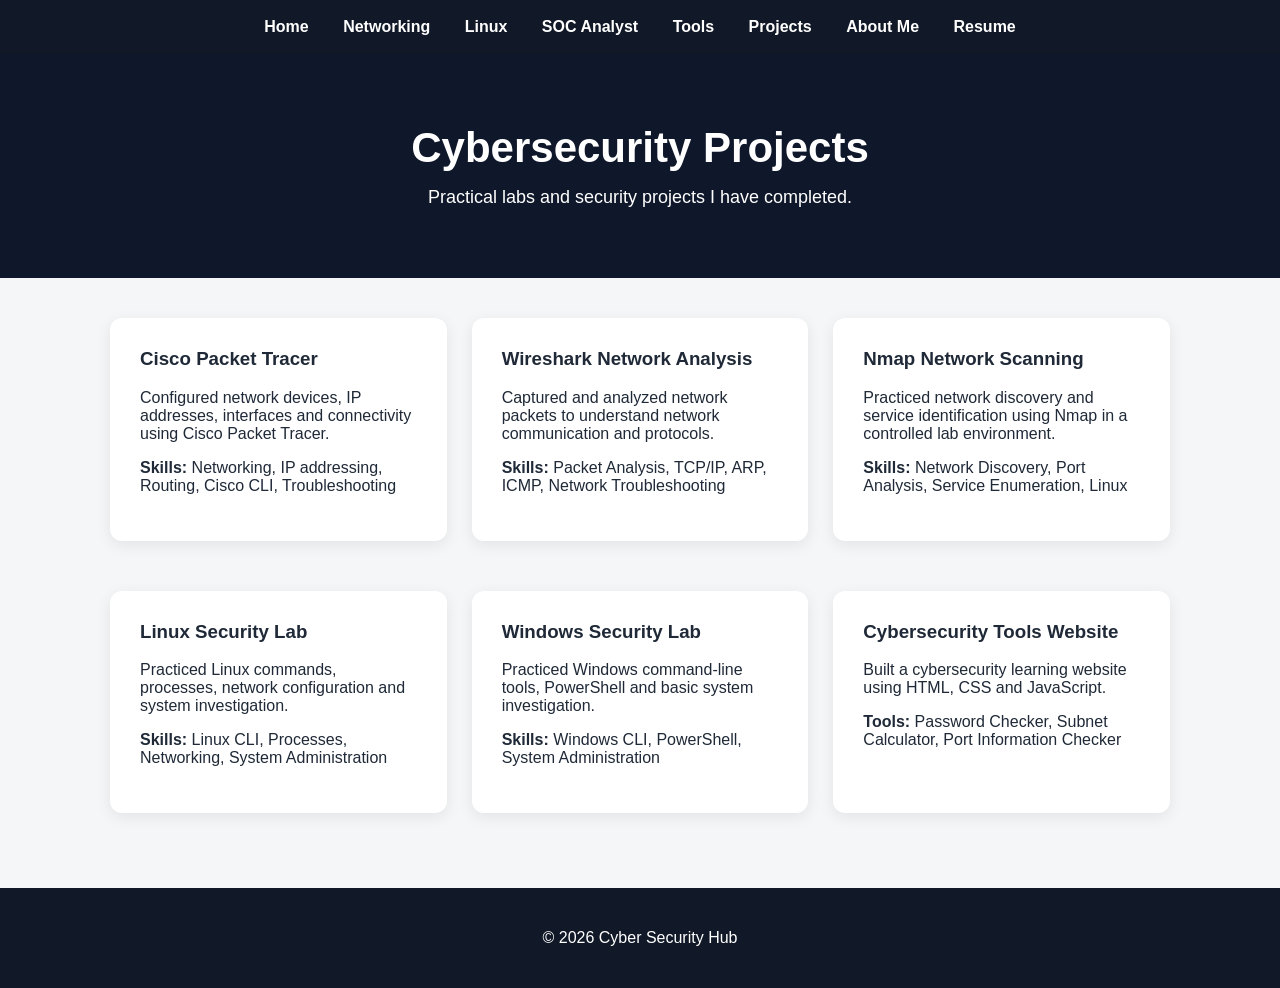
==== projects.html @ 5ba56529 "Initial cybersecurity portfolio" ====
<!DOCTYPE html>
<html lang="en">

<head>
    <meta charset="UTF-8">
    <meta name="viewport" content="width=device-width, initial-scale=1.0">

    <title>Projects - Cyber Security Hub</title>

    <link rel="stylesheet" href="style.css">
</head>

<body>

    <nav>
        <a href="index.html">Home</a>
        <a href="networking.html">Networking</a>
        <a href="linux.html">Linux</a>
        <a href="soc.html">SOC Analyst</a>
        <a href="tools.html">Tools</a>
        <a href="projects.html">Projects</a>
        <a href="about.html">About Me</a>
        <a href="resume.html">Resume</a>
    </nav>


    <header>
        <h1>Cybersecurity Projects</h1>
        <p>Practical labs and security projects I have completed.</p>
    </header>


    <main>

        <div class="topics">

            <div class="card">
                <h3>Cisco Packet Tracer</h3>

                <p>
                    Configured network devices, IP addresses,
                    interfaces and connectivity using Cisco Packet Tracer.
                </p>

                <p>
                    <strong>Skills:</strong>
                    Networking, IP addressing, Routing,
                    Cisco CLI, Troubleshooting
                </p>
            </div>


            <div class="card">
                <h3>Wireshark Network Analysis</h3>

                <p>
                    Captured and analyzed network packets to understand
                    network communication and protocols.
                </p>

                <p>
                    <strong>Skills:</strong>
                    Packet Analysis, TCP/IP, ARP,
                    ICMP, Network Troubleshooting
                </p>
            </div>


            <div class="card">
                <h3>Nmap Network Scanning</h3>

                <p>
                    Practiced network discovery and service identification
                    using Nmap in a controlled lab environment.
                </p>

                <p>
                    <strong>Skills:</strong>
                    Network Discovery, Port Analysis,
                    Service Enumeration, Linux
                </p>
            </div>


            <div class="card">
                <h3>Linux Security Lab</h3>

                <p>
                    Practiced Linux commands, processes,
                    network configuration and system investigation.
                </p>

                <p>
                    <strong>Skills:</strong>
                    Linux CLI, Processes, Networking,
                    System Administration
                </p>
            </div>


            <div class="card">
                <h3>Windows Security Lab</h3>

                <p>
                    Practiced Windows command-line tools,
                    PowerShell and basic system investigation.
                </p>

                <p>
                    <strong>Skills:</strong>
                    Windows CLI, PowerShell,
                    System Administration
                </p>
            </div>


            <div class="card">
                <h3>Cybersecurity Tools Website</h3>

                <p>
                    Built a cybersecurity learning website using
                    HTML, CSS and JavaScript.
                </p>

                <p>
                    <strong>Tools:</strong>
                    Password Checker, Subnet Calculator,
                    Port Information Checker
                </p>
            </div>

        </div>

    </main>


    <footer>
        <p>© 2026 Cyber Security Hub</p>
    </footer>

</body>

</html>
---- style.css ----
* {
    box-sizing: border-box;
}

body {
    margin: 0;
    font-family: Arial, sans-serif;
    background: #f4f6f8;
    color: #1f2937;
}

/* Navigation */

nav {
    background: #111827;
    padding: 18px;
    text-align: center;
}

nav a {
    color: white;
    text-decoration: none;
    margin: 0 15px;
    font-weight: bold;
}

nav a:hover {
    color: #38bdf8;
}

/* Header */

header {
    background: #0f172a;
    color: white;
    text-align: center;
    padding: 70px 20px;
}

header h1 {
    font-size: 42px;
    margin: 0 0 15px;
}

header p {
    font-size: 18px;
    margin: 0;
}

/* Main */

main {
    max-width: 1100px;
    margin: 40px auto;
    padding: 0 20px;
}

/* Cards */

.topics {
    display: grid;
    grid-template-columns: repeat(3, 1fr);
    gap: 25px;
}

.card {
    background: white;
    padding: 30px;
    margin-bottom: 25px;
    border-radius: 12px;
    box-shadow: 0 4px 15px rgba(0, 0, 0, 0.08);
}

.card h2 {
    margin-top: 0;
}

.card h3 {
    margin-top: 0;
}

/* Inputs */

input {
    width: 100%;
    padding: 12px;
    margin: 8px 0;
    border: 1px solid #d1d5db;
    border-radius: 6px;
    font-size: 16px;
}

/* Buttons */

button {
    padding: 12px 20px;
    margin-top: 10px;
    border: none;
    border-radius: 6px;
    background: #2563eb;
    color: white;
    font-size: 16px;
    cursor: pointer;
}

button:hover {
    background: #1d4ed8;
}

/* Results */

#result,
#subnetResult {
    margin-top: 20px;
    padding: 15px;
    background: #f1f5f9;
    border-radius: 6px;
    font-weight: bold;
}

/* Footer */

footer {
    background: #111827;
    color: white;
    text-align: center;
    padding: 25px;
    margin-top: 50px;
}

/* Mobile */

@media (max-width: 700px) {

    .topics {
        grid-template-columns: 1fr;
    }

    nav a {
        display: block;
        margin: 10px;
    }

    header h1 {
        font-size: 32px;
    }
}
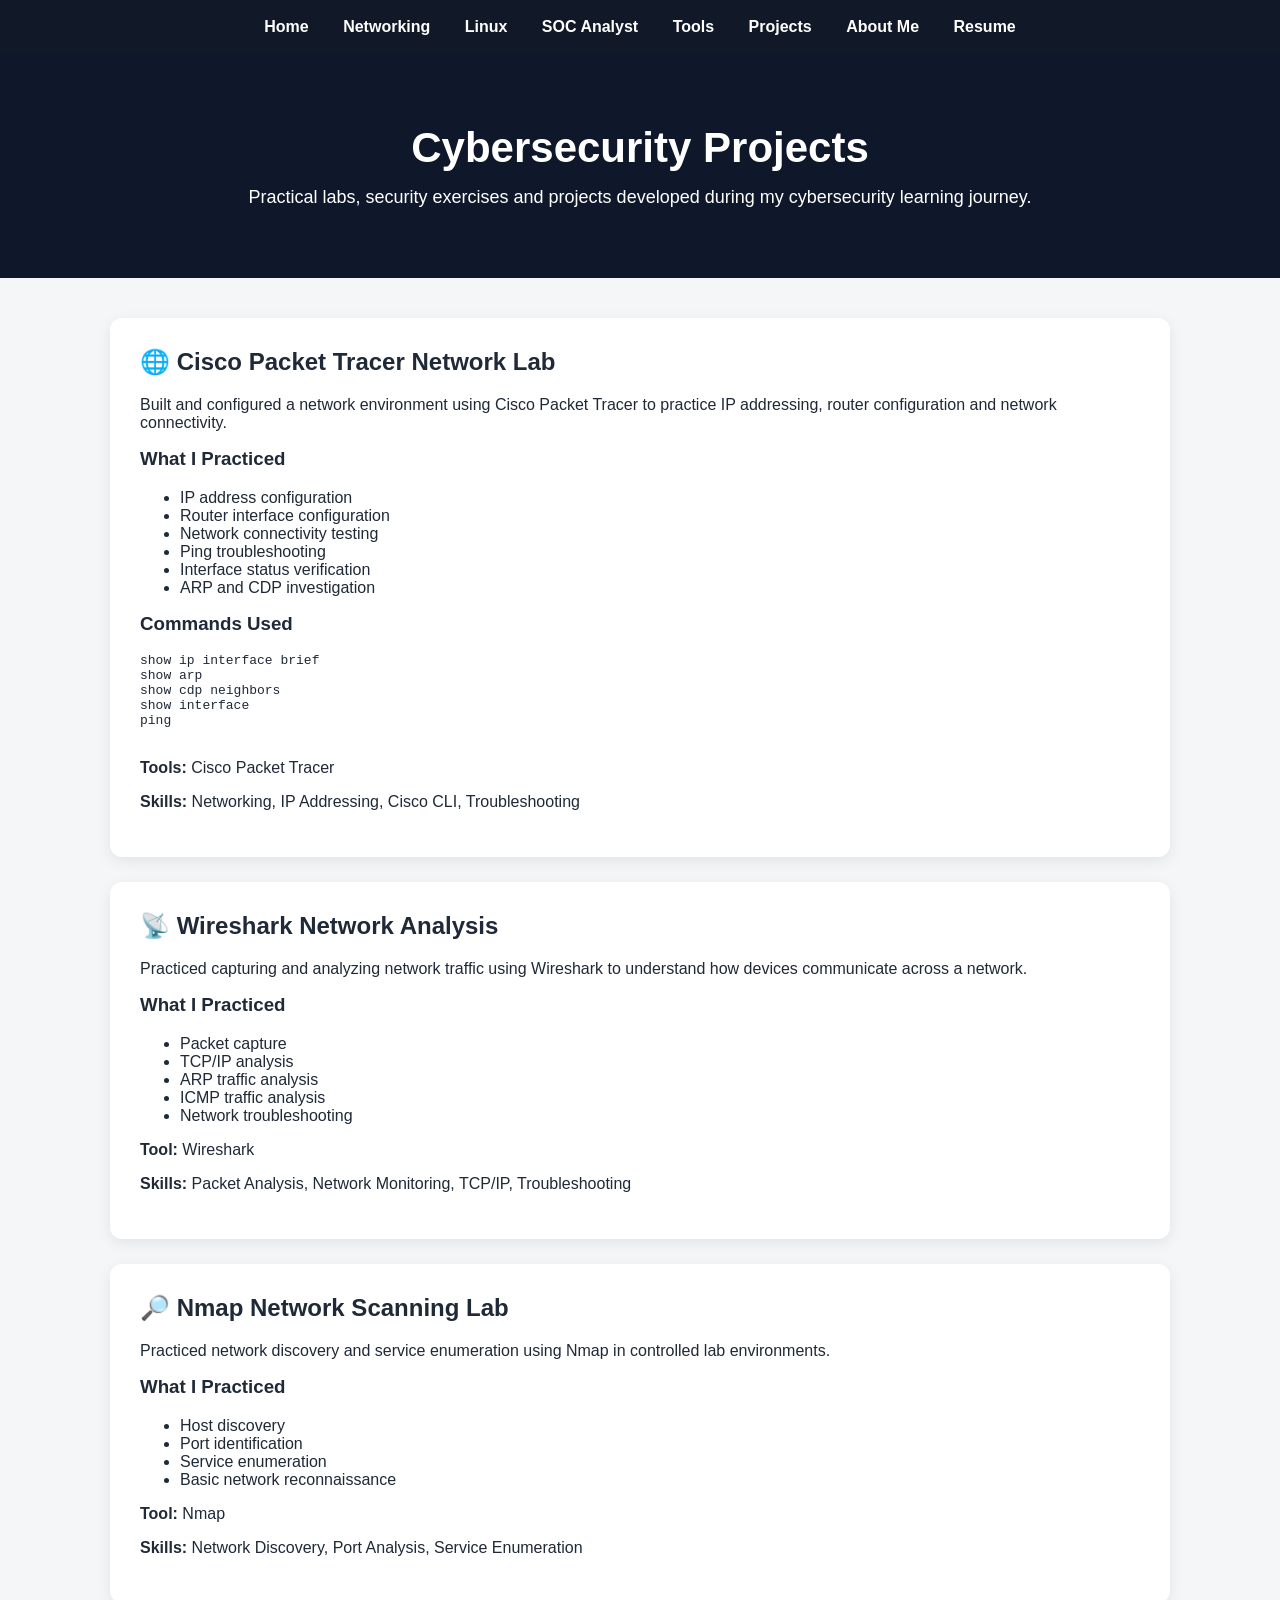
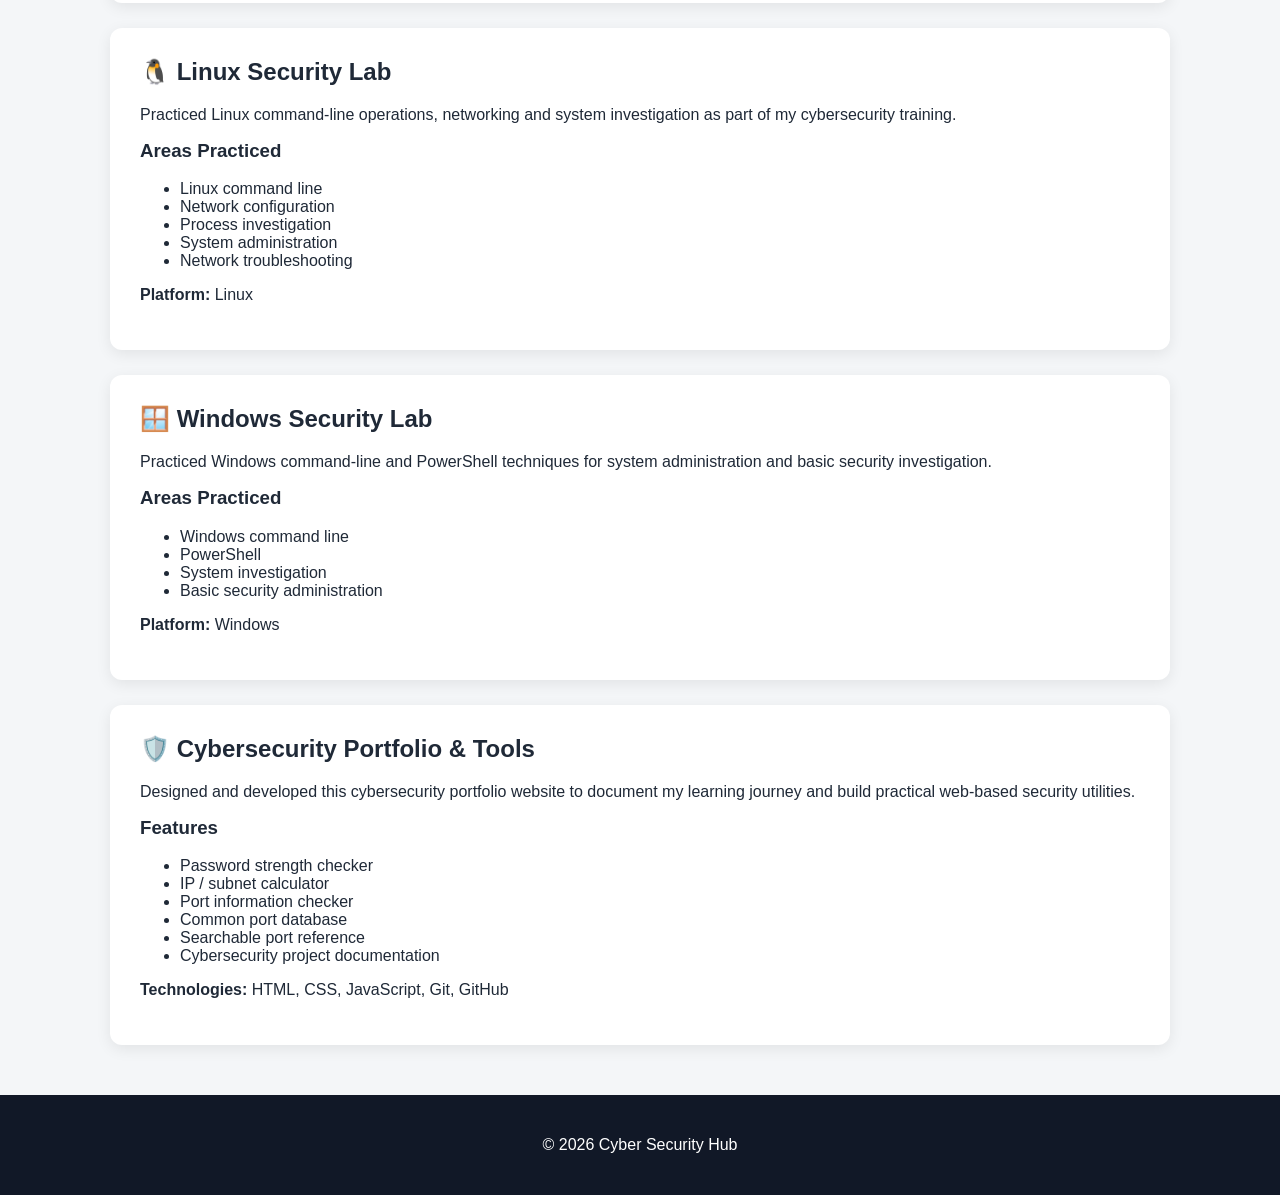
==== commit 0190f0be: "Improve cybersecurity project documentation" ====
--- a/projects.html
+++ b/projects.html
@@ -16,7 +16,7 @@
         <a href="index.html">Home</a>
         <a href="networking.html">Networking</a>
         <a href="linux.html">Linux</a>
-        <a href="soc.html">SOC Analyst</a>
+        <a href="SOC.html">SOC Analyst</a>
         <a href="tools.html">Tools</a>
         <a href="projects.html">Projects</a>
         <a href="about.html">About Me</a>
@@ -25,119 +25,239 @@
 
 
     <header>
+
         <h1>Cybersecurity Projects</h1>
-        <p>Practical labs and security projects I have completed.</p>
+
+        <p>
+            Practical labs, security exercises and projects
+            developed during my cybersecurity learning journey.
+        </p>
+
     </header>
 
 
     <main>
 
-        <div class="topics">
-
-            <div class="card">
-                <h3>Cisco Packet Tracer</h3>
-
-                <p>
-                    Configured network devices, IP addresses,
-                    interfaces and connectivity using Cisco Packet Tracer.
-                </p>
-
-                <p>
-                    <strong>Skills:</strong>
-                    Networking, IP addressing, Routing,
-                    Cisco CLI, Troubleshooting
-                </p>
-            </div>
-
-
-            <div class="card">
-                <h3>Wireshark Network Analysis</h3>
-
-                <p>
-                    Captured and analyzed network packets to understand
-                    network communication and protocols.
-                </p>
-
-                <p>
-                    <strong>Skills:</strong>
-                    Packet Analysis, TCP/IP, ARP,
-                    ICMP, Network Troubleshooting
-                </p>
-            </div>
-
-
-            <div class="card">
-                <h3>Nmap Network Scanning</h3>
-
-                <p>
-                    Practiced network discovery and service identification
-                    using Nmap in a controlled lab environment.
-                </p>
-
-                <p>
-                    <strong>Skills:</strong>
-                    Network Discovery, Port Analysis,
-                    Service Enumeration, Linux
-                </p>
-            </div>
-
-
-            <div class="card">
-                <h3>Linux Security Lab</h3>
-
-                <p>
-                    Practiced Linux commands, processes,
-                    network configuration and system investigation.
-                </p>
-
-                <p>
-                    <strong>Skills:</strong>
-                    Linux CLI, Processes, Networking,
-                    System Administration
-                </p>
-            </div>
-
-
-            <div class="card">
-                <h3>Windows Security Lab</h3>
-
-                <p>
-                    Practiced Windows command-line tools,
-                    PowerShell and basic system investigation.
-                </p>
-
-                <p>
-                    <strong>Skills:</strong>
-                    Windows CLI, PowerShell,
-                    System Administration
-                </p>
-            </div>
-
-
-            <div class="card">
-                <h3>Cybersecurity Tools Website</h3>
-
-                <p>
-                    Built a cybersecurity learning website using
-                    HTML, CSS and JavaScript.
-                </p>
-
-                <p>
-                    <strong>Tools:</strong>
-                    Password Checker, Subnet Calculator,
-                    Port Information Checker
-                </p>
-            </div>
-
-        </div>
+
+        <!-- CISCO PACKET TRACER -->
+
+        <div class="card">
+
+            <h2>🌐 Cisco Packet Tracer Network Lab</h2>
+
+            <p>
+                Built and configured a network environment using
+                Cisco Packet Tracer to practice IP addressing,
+                router configuration and network connectivity.
+            </p>
+
+            <h3>What I Practiced</h3>
+
+            <ul>
+                <li>IP address configuration</li>
+                <li>Router interface configuration</li>
+                <li>Network connectivity testing</li>
+                <li>Ping troubleshooting</li>
+                <li>Interface status verification</li>
+                <li>ARP and CDP investigation</li>
+            </ul>
+
+            <h3>Commands Used</h3>
+
+            <pre>
+show ip interface brief
+show arp
+show cdp neighbors
+show interface
+ping
+            </pre>
+
+            <p>
+                <strong>Tools:</strong>
+                Cisco Packet Tracer
+            </p>
+
+            <p>
+                <strong>Skills:</strong>
+                Networking, IP Addressing, Cisco CLI,
+                Troubleshooting
+            </p>
+
+        </div>
+
+
+        <!-- WIRESHARK -->
+
+        <div class="card">
+
+            <h2>📡 Wireshark Network Analysis</h2>
+
+            <p>
+                Practiced capturing and analyzing network traffic
+                using Wireshark to understand how devices communicate
+                across a network.
+            </p>
+
+            <h3>What I Practiced</h3>
+
+            <ul>
+                <li>Packet capture</li>
+                <li>TCP/IP analysis</li>
+                <li>ARP traffic analysis</li>
+                <li>ICMP traffic analysis</li>
+                <li>Network troubleshooting</li>
+            </ul>
+
+            <p>
+                <strong>Tool:</strong>
+                Wireshark
+            </p>
+
+            <p>
+                <strong>Skills:</strong>
+                Packet Analysis, Network Monitoring,
+                TCP/IP, Troubleshooting
+            </p>
+
+        </div>
+
+
+        <!-- NMAP -->
+
+        <div class="card">
+
+            <h2>🔎 Nmap Network Scanning Lab</h2>
+
+            <p>
+                Practiced network discovery and service enumeration
+                using Nmap in controlled lab environments.
+            </p>
+
+            <h3>What I Practiced</h3>
+
+            <ul>
+                <li>Host discovery</li>
+                <li>Port identification</li>
+                <li>Service enumeration</li>
+                <li>Basic network reconnaissance</li>
+            </ul>
+
+            <p>
+                <strong>Tool:</strong>
+                Nmap
+            </p>
+
+            <p>
+                <strong>Skills:</strong>
+                Network Discovery, Port Analysis,
+                Service Enumeration
+            </p>
+
+        </div>
+
+
+        <!-- LINUX -->
+
+        <div class="card">
+
+            <h2>🐧 Linux Security Lab</h2>
+
+            <p>
+                Practiced Linux command-line operations,
+                networking and system investigation as part
+                of my cybersecurity training.
+            </p>
+
+            <h3>Areas Practiced</h3>
+
+            <ul>
+                <li>Linux command line</li>
+                <li>Network configuration</li>
+                <li>Process investigation</li>
+                <li>System administration</li>
+                <li>Network troubleshooting</li>
+            </ul>
+
+            <p>
+                <strong>Platform:</strong>
+                Linux
+            </p>
+
+        </div>
+
+
+        <!-- WINDOWS -->
+
+        <div class="card">
+
+            <h2>🪟 Windows Security Lab</h2>
+
+            <p>
+                Practiced Windows command-line and PowerShell
+                techniques for system administration and
+                basic security investigation.
+            </p>
+
+            <h3>Areas Practiced</h3>
+
+            <ul>
+                <li>Windows command line</li>
+                <li>PowerShell</li>
+                <li>System investigation</li>
+                <li>Basic security administration</li>
+            </ul>
+
+            <p>
+                <strong>Platform:</strong>
+                Windows
+            </p>
+
+        </div>
+
+
+        <!-- WEBSITE -->
+
+        <div class="card">
+
+            <h2>🛡️ Cybersecurity Portfolio & Tools</h2>
+
+            <p>
+                Designed and developed this cybersecurity portfolio
+                website to document my learning journey and build
+                practical web-based security utilities.
+            </p>
+
+            <h3>Features</h3>
+
+            <ul>
+                <li>Password strength checker</li>
+                <li>IP / subnet calculator</li>
+                <li>Port information checker</li>
+                <li>Common port database</li>
+                <li>Searchable port reference</li>
+                <li>Cybersecurity project documentation</li>
+            </ul>
+
+            <p>
+                <strong>Technologies:</strong>
+                HTML, CSS, JavaScript, Git, GitHub
+            </p>
+
+        </div>
+
 
     </main>
 
 
     <footer>
-        <p>© 2026 Cyber Security Hub</p>
+
+        <p>
+            © 2026 Cyber Security Hub
+        </p>
+
     </footer>
 
+
 </body>
 
 </html>
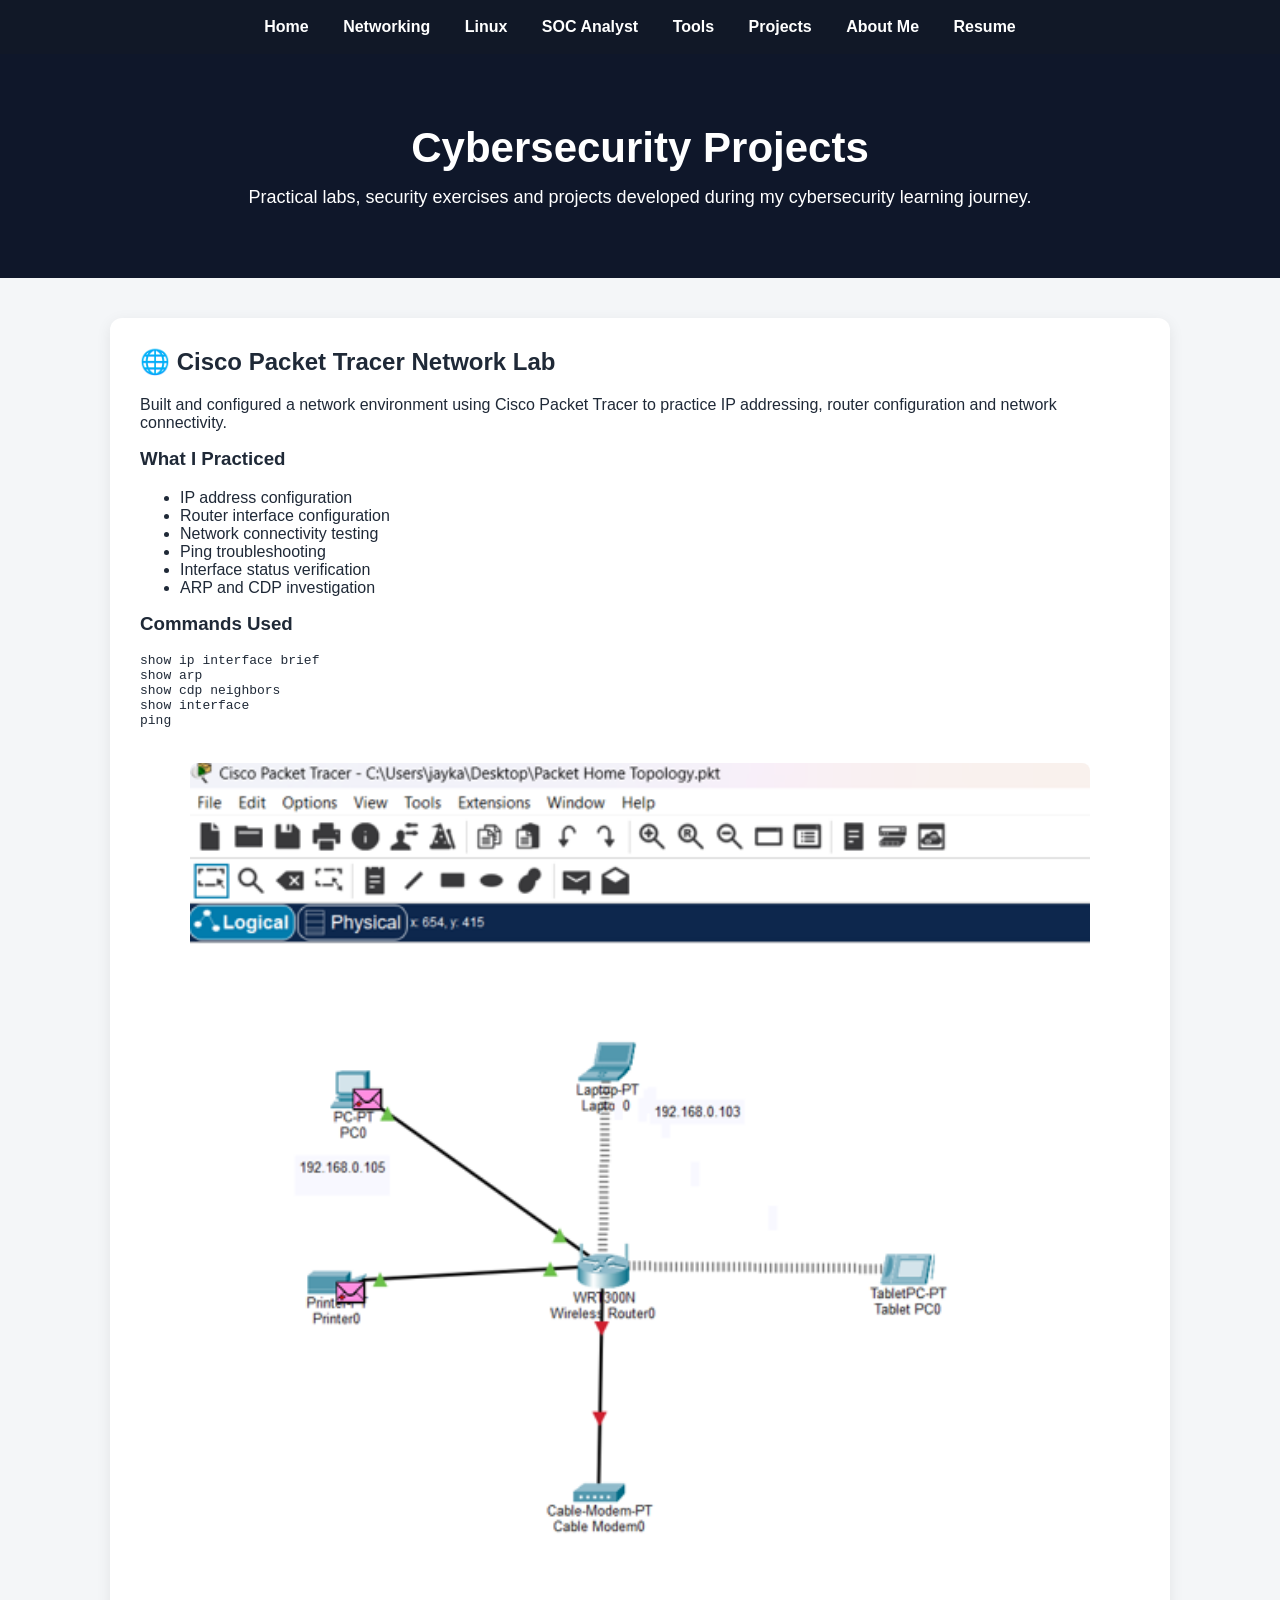
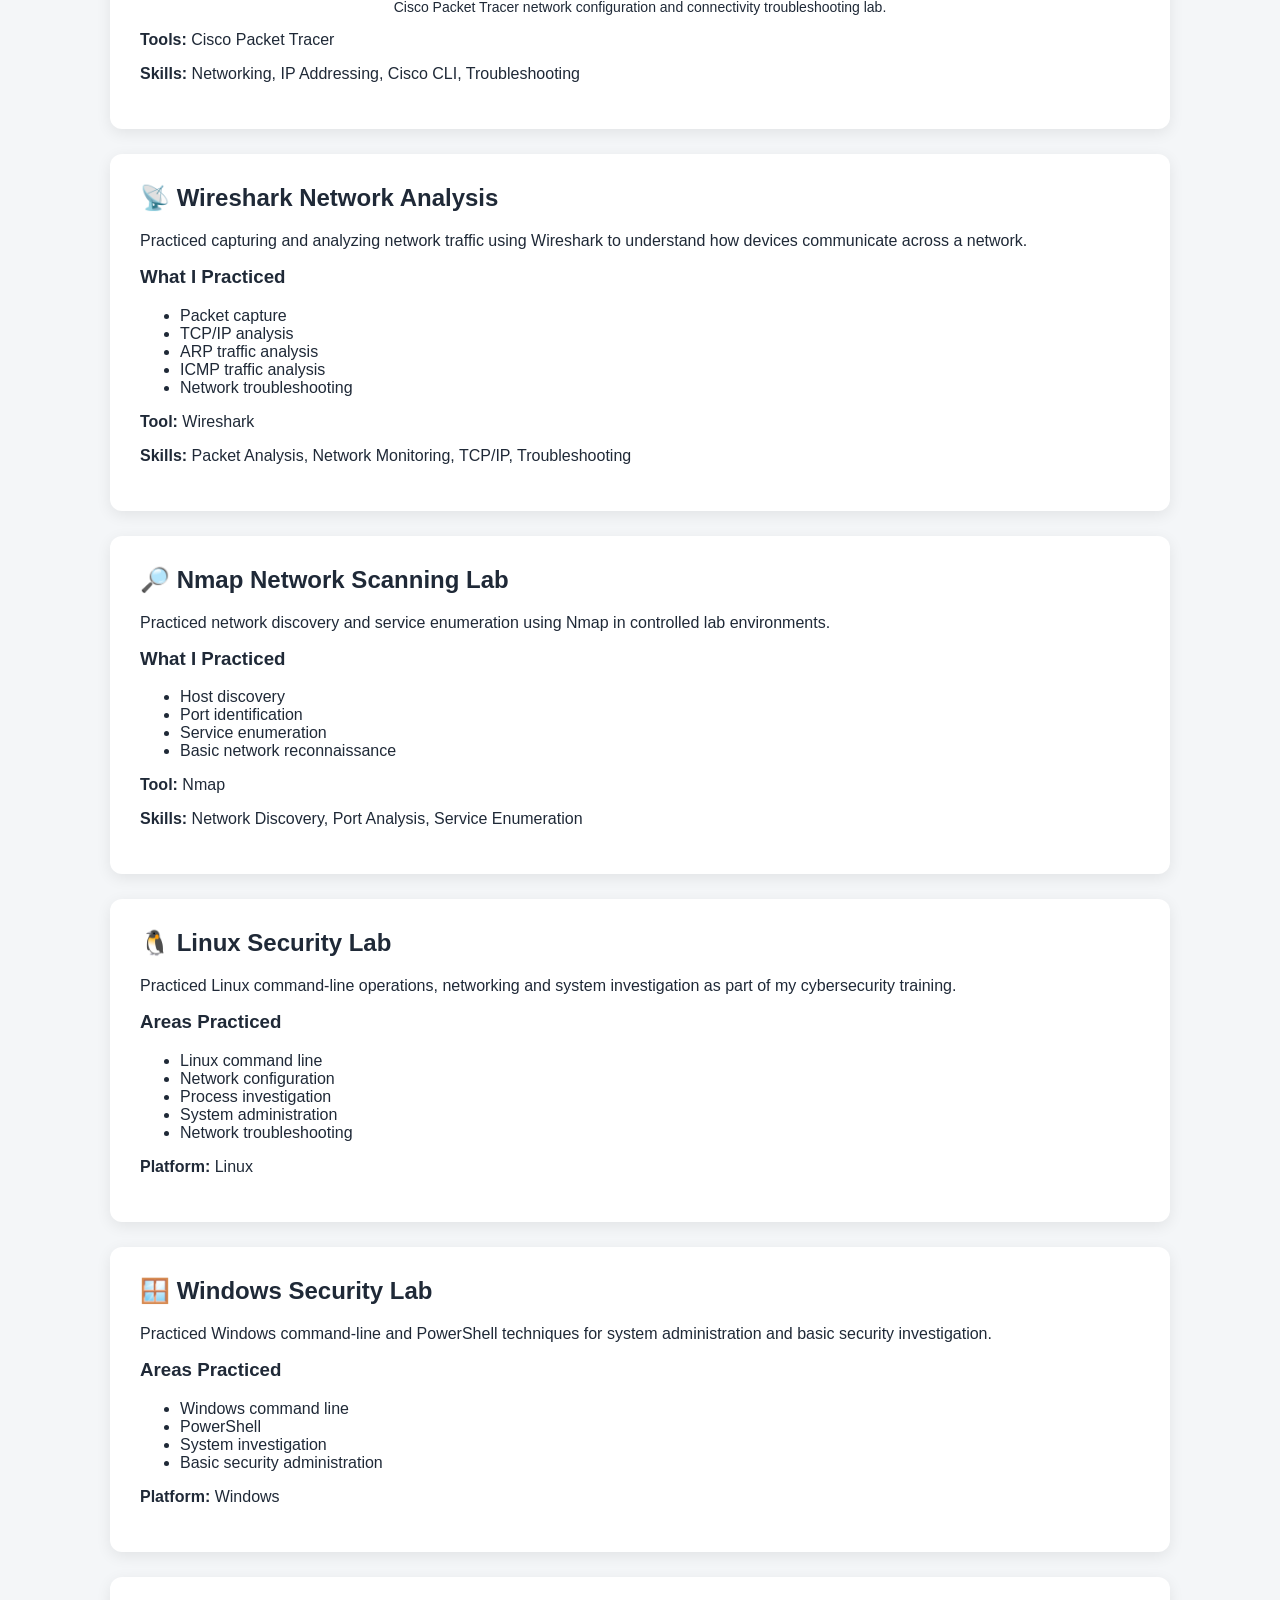
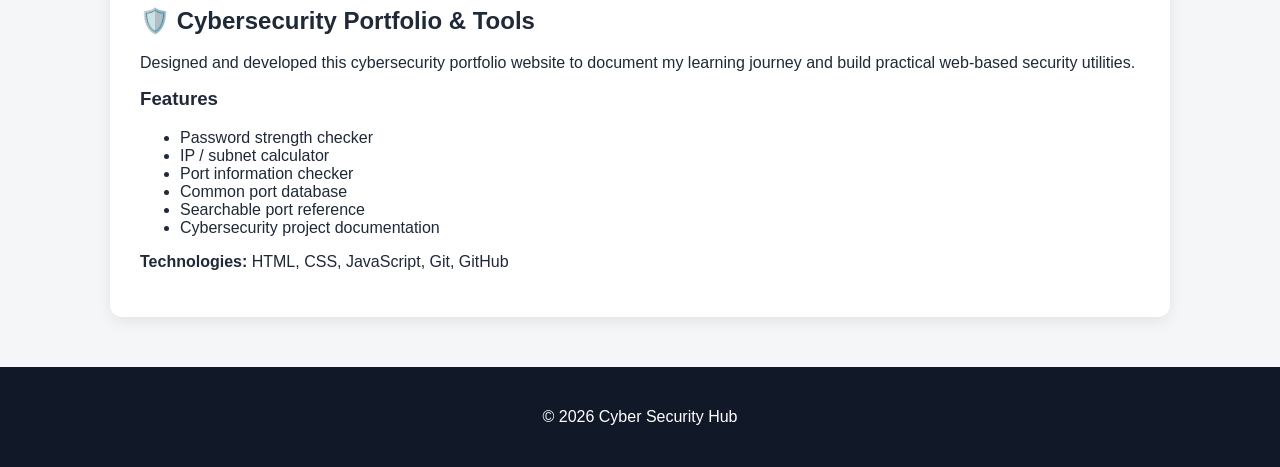
==== commit 51810cf8: "Add Cisco Packet Tracer project evidence" ====
--- a/projects.html
+++ b/projects.html
@@ -43,47 +43,65 @@
 
         <div class="card">
 
-            <h2>🌐 Cisco Packet Tracer Network Lab</h2>
-
-            <p>
-                Built and configured a network environment using
-                Cisco Packet Tracer to practice IP addressing,
-                router configuration and network connectivity.
-            </p>
-
-            <h3>What I Practiced</h3>
-
-            <ul>
-                <li>IP address configuration</li>
-                <li>Router interface configuration</li>
-                <li>Network connectivity testing</li>
-                <li>Ping troubleshooting</li>
-                <li>Interface status verification</li>
-                <li>ARP and CDP investigation</li>
-            </ul>
-
-            <h3>Commands Used</h3>
-
-            <pre>
+    <h2>🌐 Cisco Packet Tracer Network Lab</h2>
+
+    <p>
+        Built and configured a network environment using
+        Cisco Packet Tracer to practice IP addressing,
+        router configuration and network connectivity.
+    </p>
+
+    <h3>What I Practiced</h3>
+
+    <ul>
+        <li>IP address configuration</li>
+        <li>Router interface configuration</li>
+        <li>Network connectivity testing</li>
+        <li>Ping troubleshooting</li>
+        <li>Interface status verification</li>
+        <li>ARP and CDP investigation</li>
+    </ul>
+
+    <h3>Commands Used</h3>
+
+    <pre>
 show ip interface brief
 show arp
 show cdp neighbors
 show interface
 ping
-            </pre>
-
-            <p>
-                <strong>Tools:</strong>
-                Cisco Packet Tracer
-            </p>
-
-            <p>
-                <strong>Skills:</strong>
-                Networking, IP Addressing, Cisco CLI,
-                Troubleshooting
-            </p>
-
-        </div>
+    </pre>
+
+
+    <!-- PUT THE IMAGE HERE -->
+
+    <div class="project-image">
+
+        <img
+            src="images/cisco-packet-tracer.png"
+            alt="Cisco Packet Tracer network configuration lab"
+        >
+
+        <p>
+            Cisco Packet Tracer network configuration and
+            connectivity troubleshooting lab.
+        </p>
+
+    </div>
+
+
+    <p>
+        <strong>Tools:</strong>
+        Cisco Packet Tracer
+    </p>
+
+    <p>
+        <strong>Skills:</strong>
+        Networking, IP Addressing, Cisco CLI,
+        Troubleshooting
+    </p>
+
+</div>
 
 
         <!-- WIRESHARK -->
--- a/style.css
+++ b/style.css
@@ -144,4 +144,21 @@
     header h1 {
         font-size: 32px;
     }
+}
+.project-image {
+    margin-top: 20px;
+}
+
+.project-image img {
+    width: 100%;
+    max-width: 900px;
+    display: block;
+    margin: 0 auto;
+    border-radius: 8px;
+}
+
+.project-image p {
+    text-align: center;
+    font-size: 14px;
+    margin-top: 10px;
 }
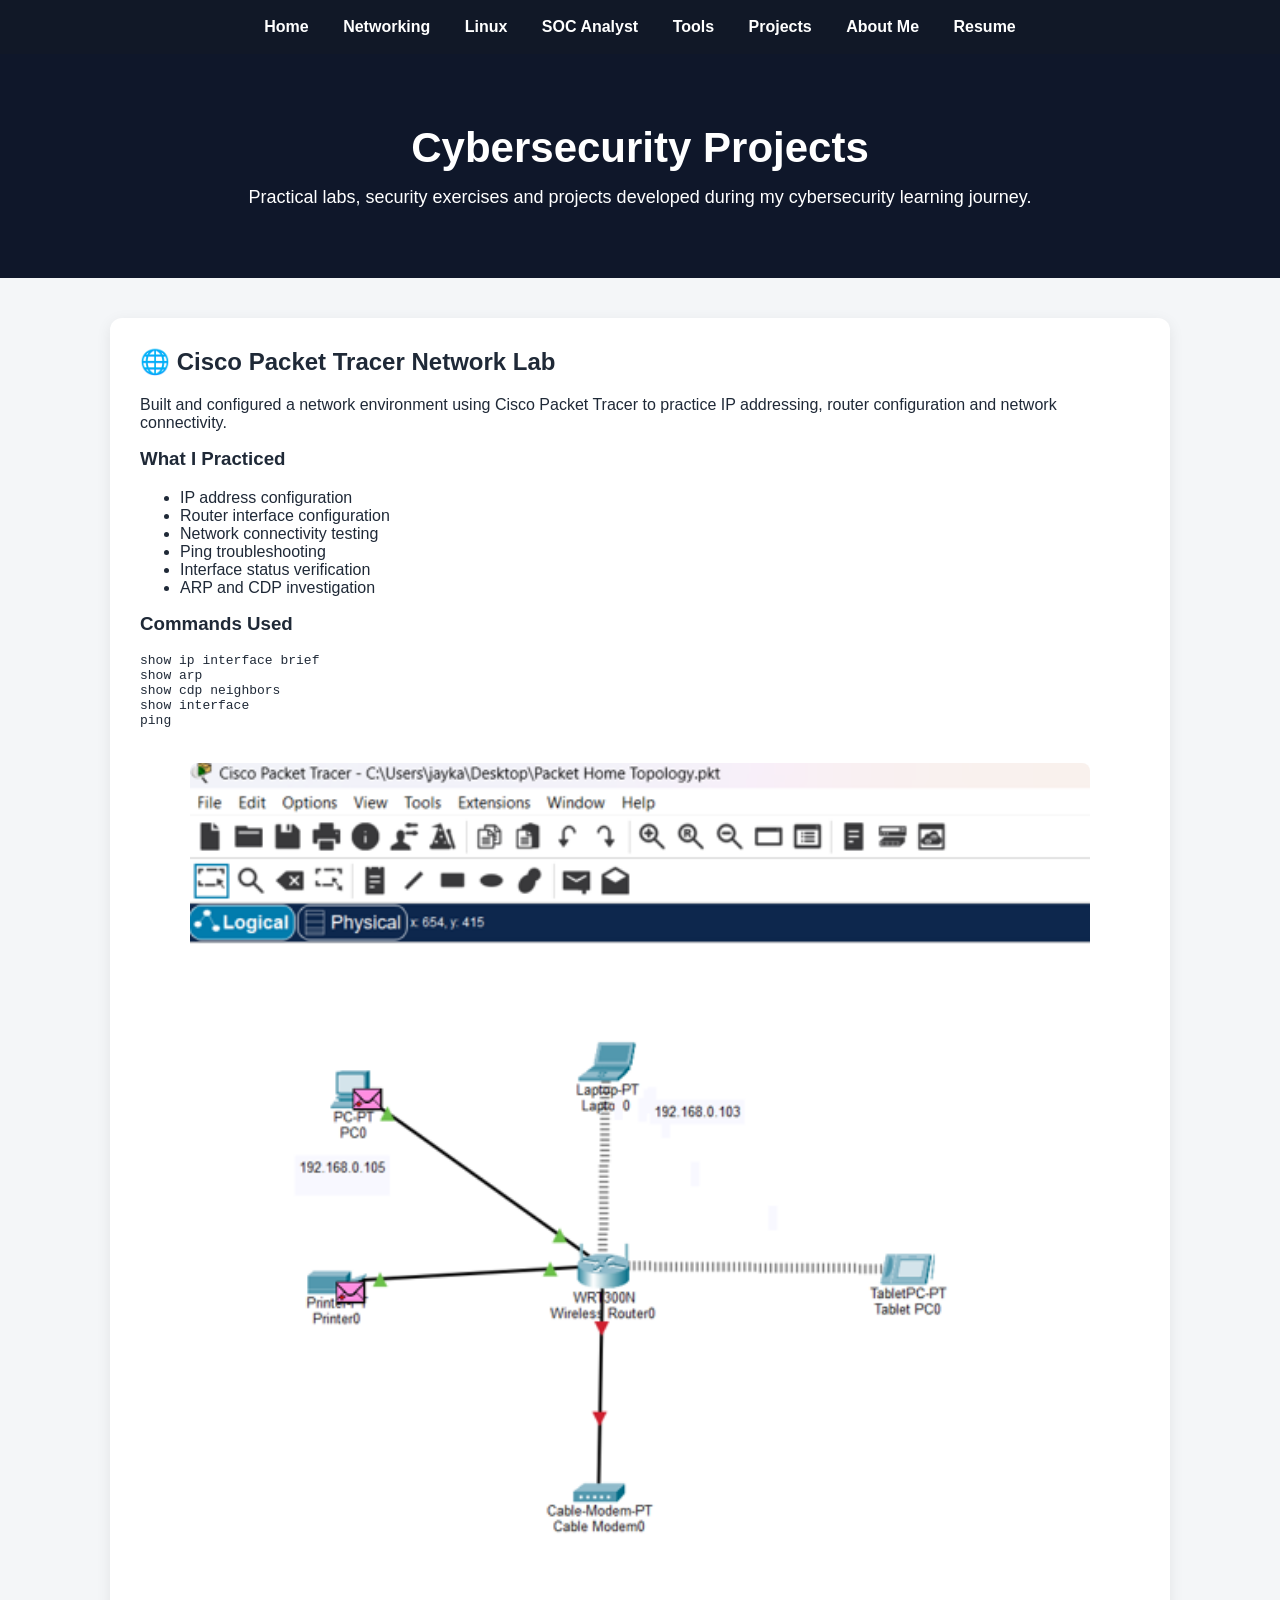
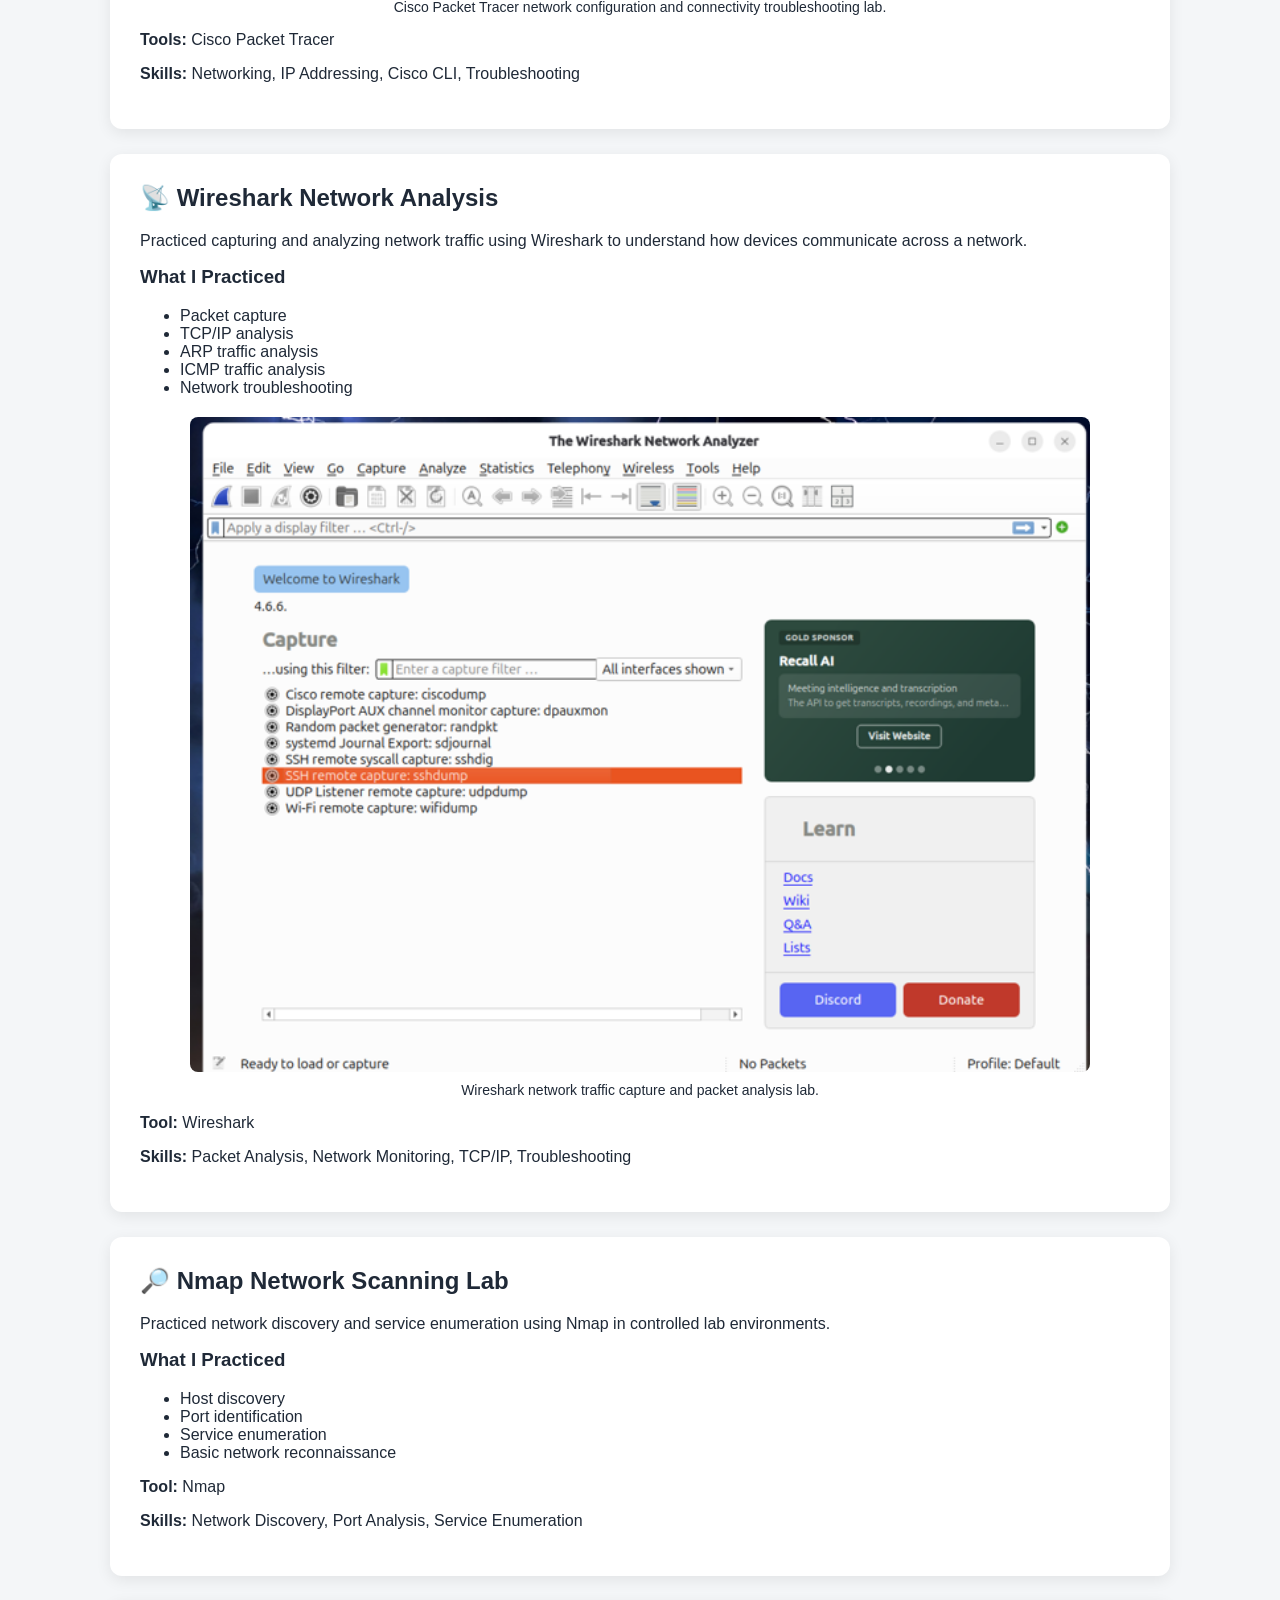
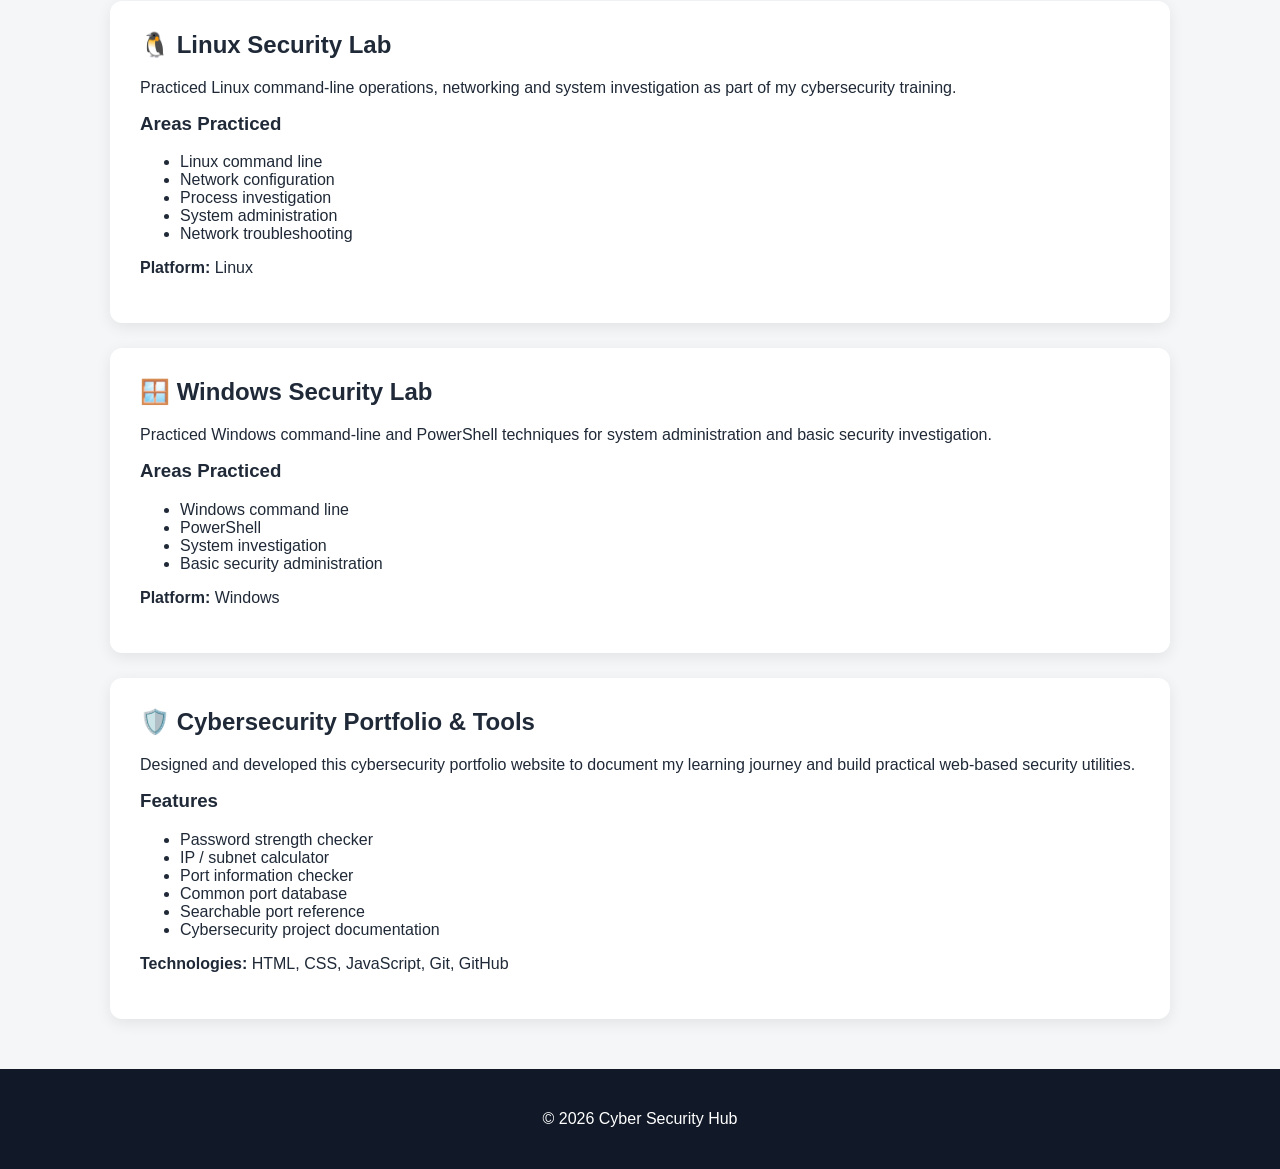
==== commit 1271e4ce: "Add Wireshark project evidence" ====
--- a/projects.html
+++ b/projects.html
@@ -125,6 +125,19 @@
                 <li>ICMP traffic analysis</li>
                 <li>Network troubleshooting</li>
             </ul>
+            
+            <div class="project-image">
+
+    <img
+        src="images/wireshark.png"
+        alt="Wireshark network packet analysis"
+    >
+
+    <p>
+        Wireshark network traffic capture and packet analysis lab.
+    </p>
+
+</div>
 
             <p>
                 <strong>Tool:</strong>
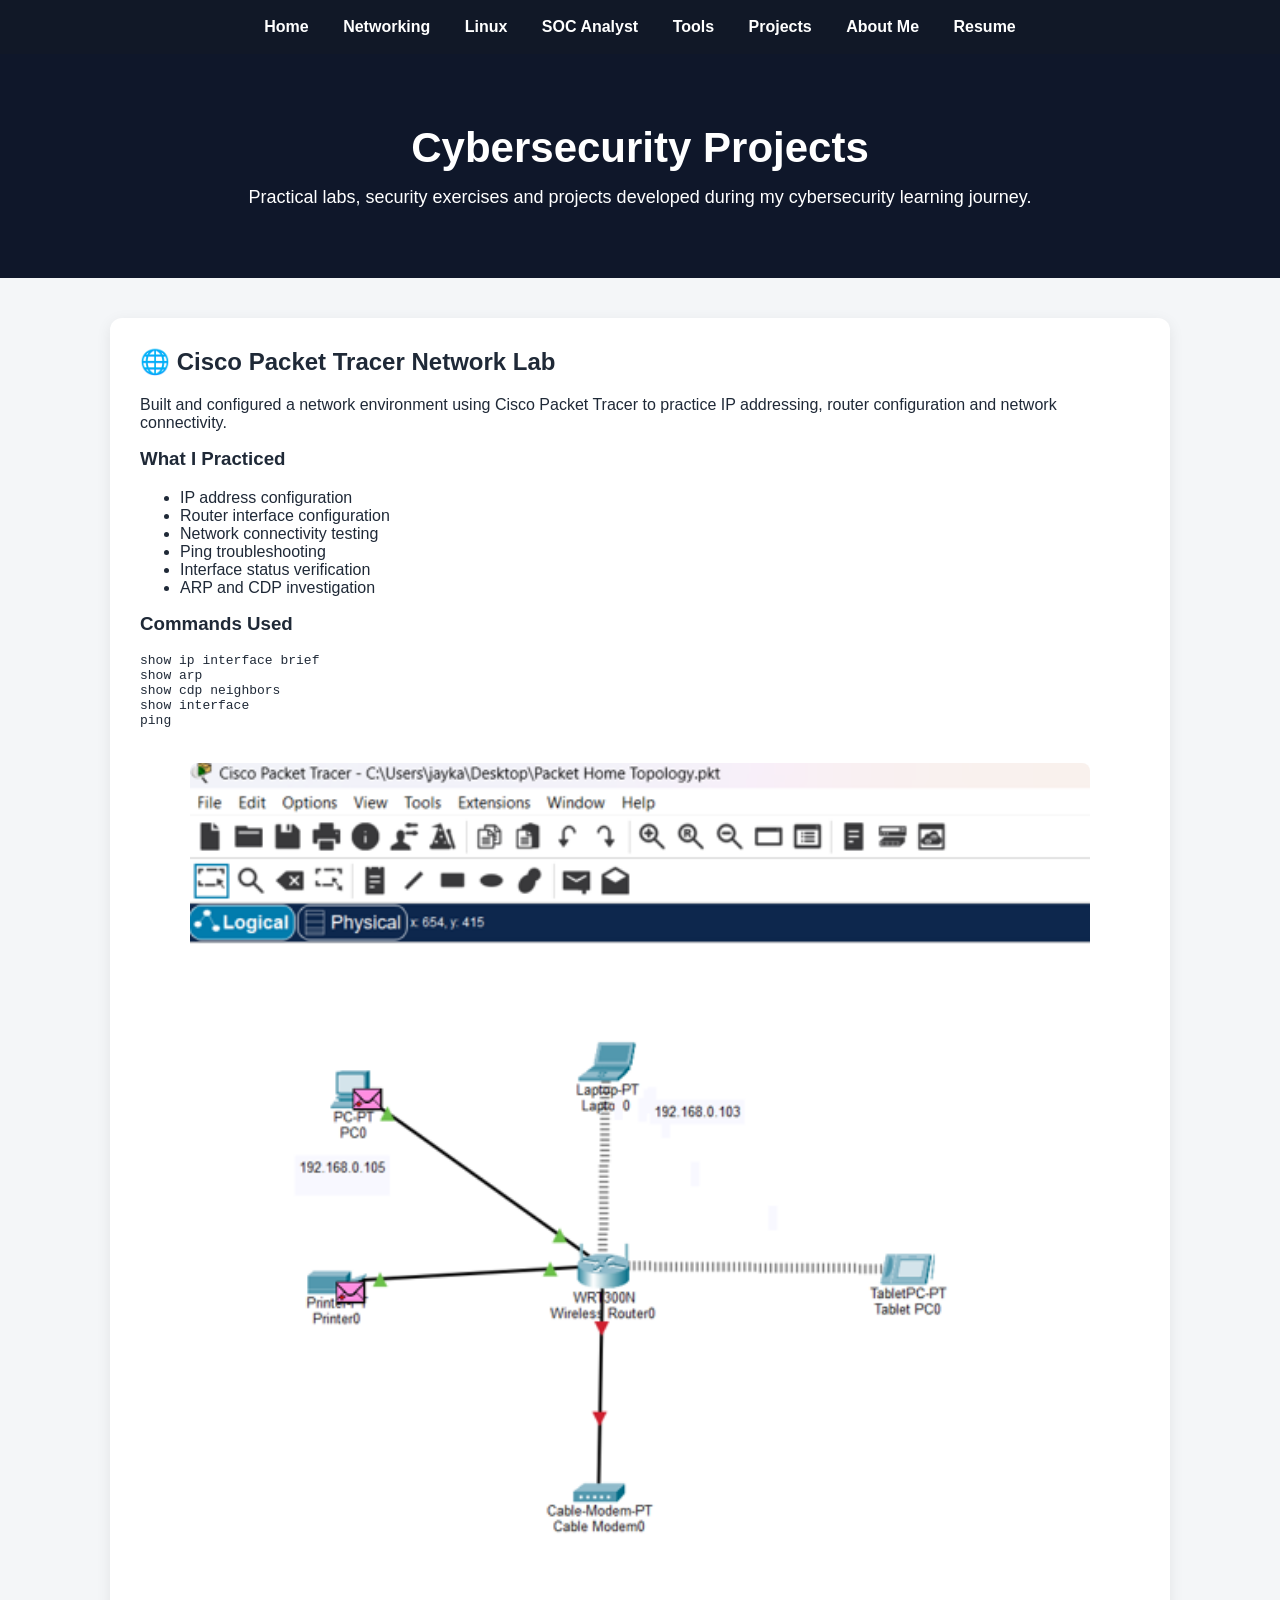
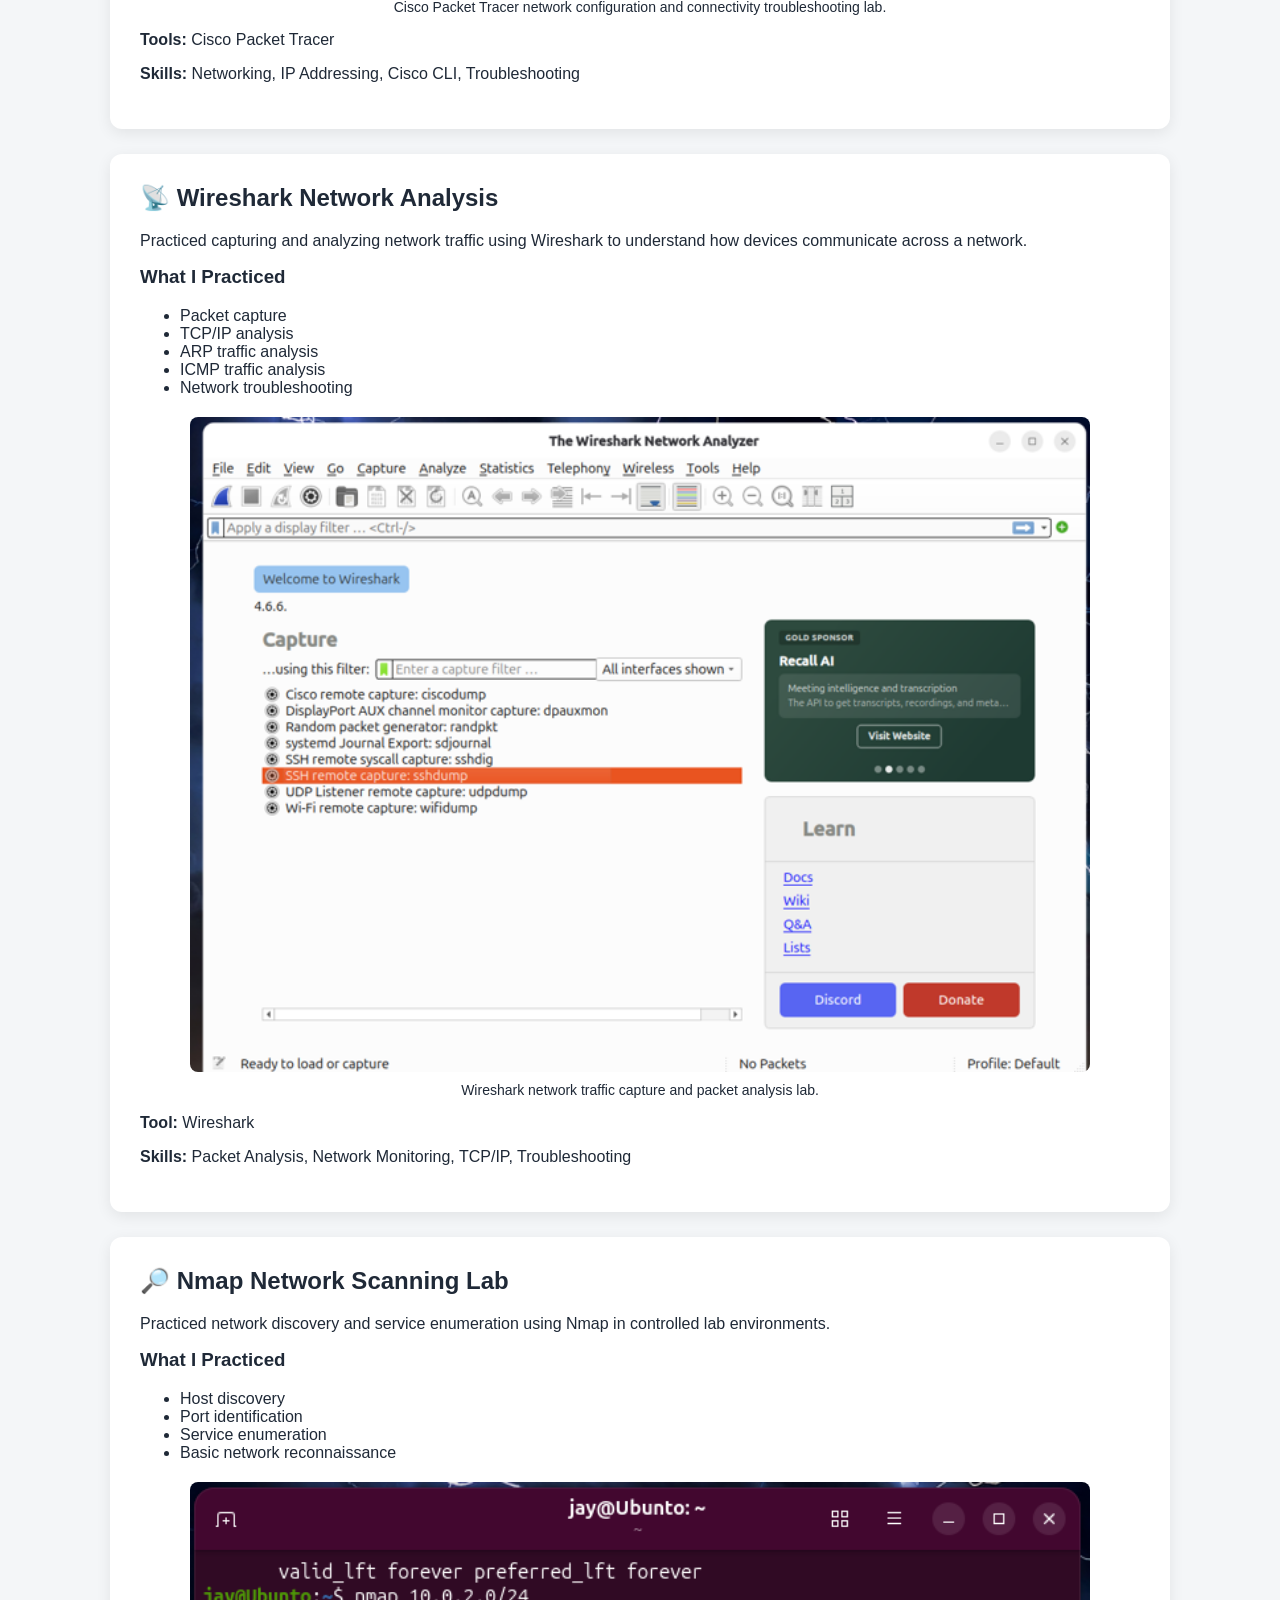
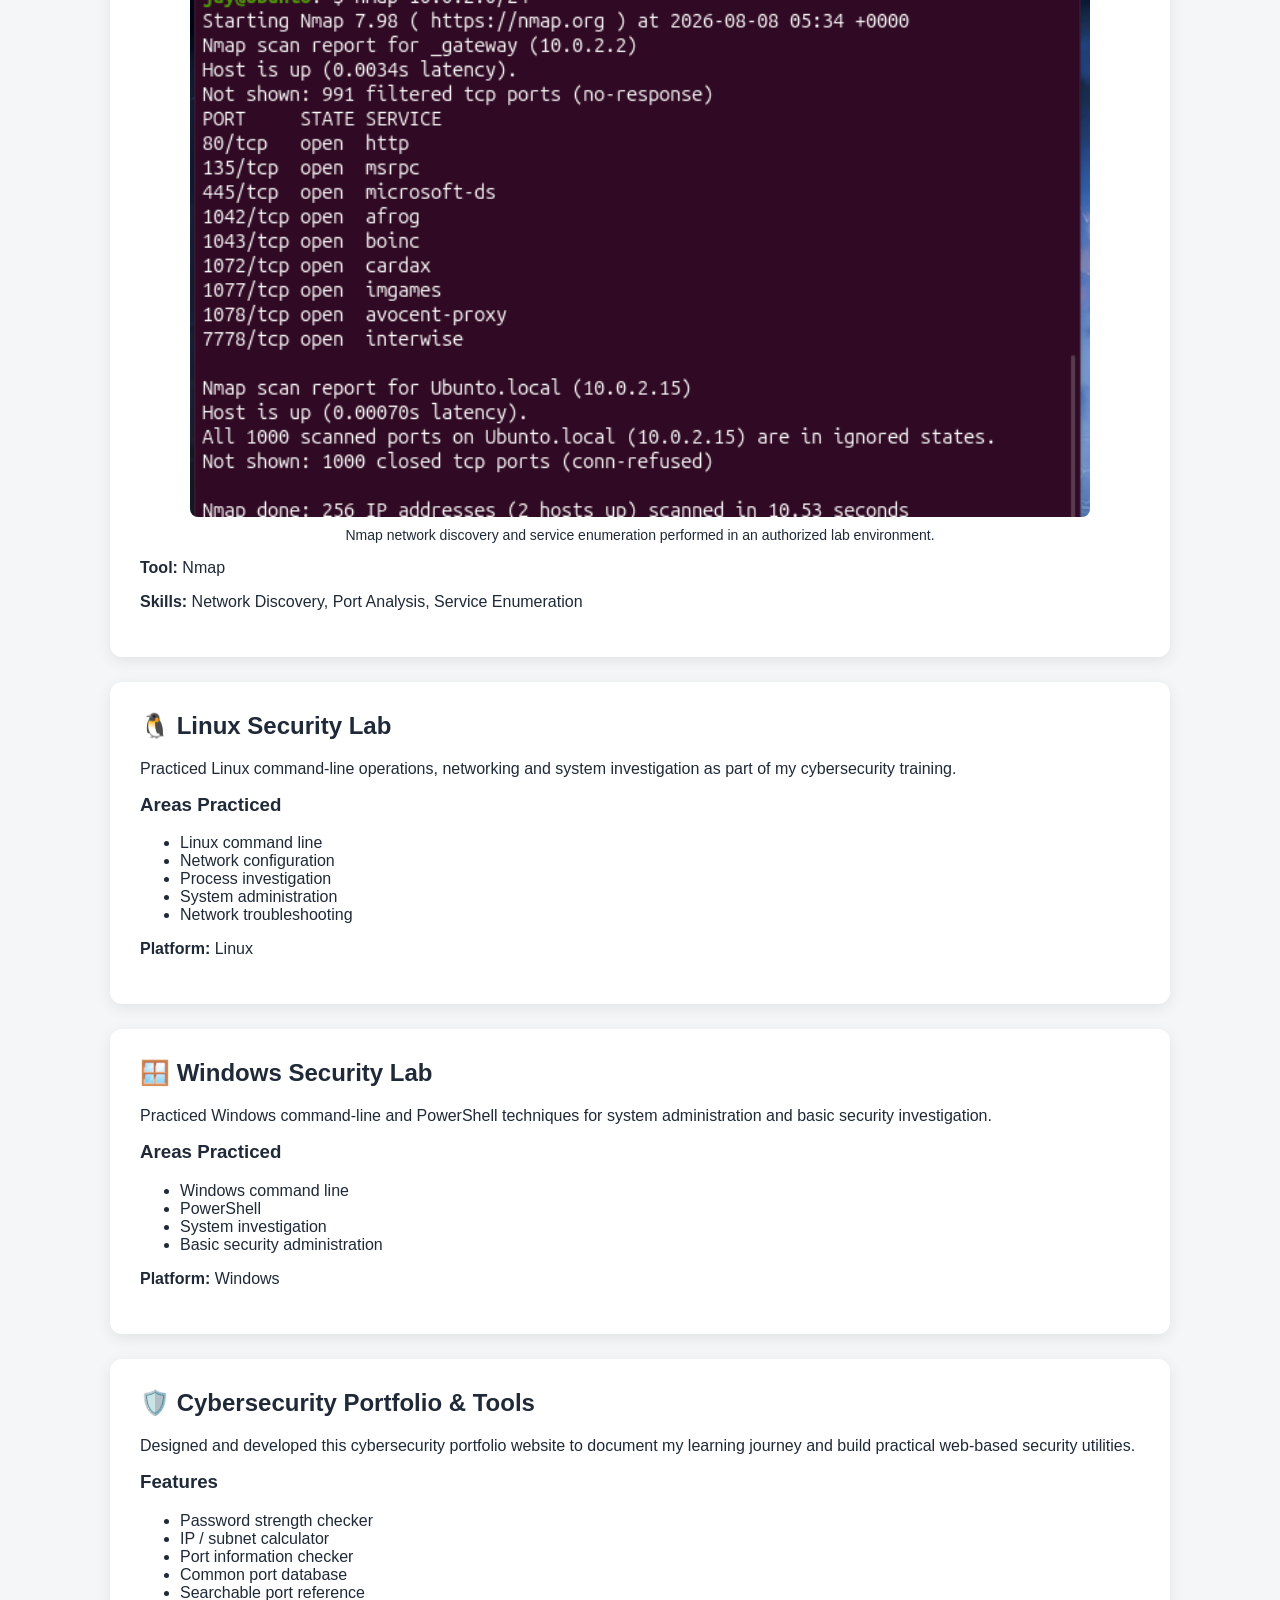
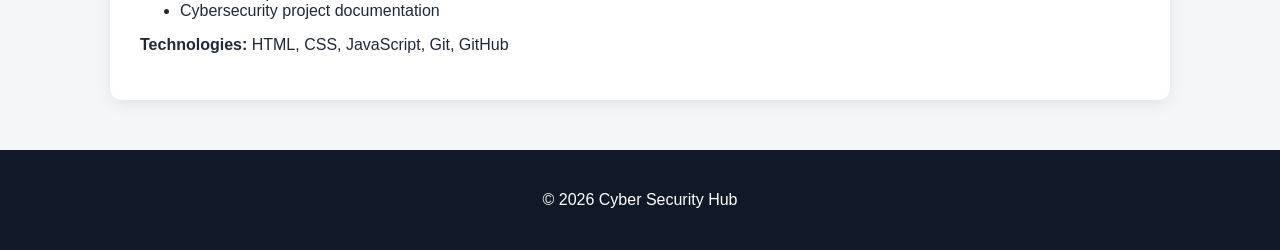
==== commit fb79bade: "Add Nmap project evidence" ====
--- a/projects.html
+++ b/projects.html
@@ -125,7 +125,7 @@
                 <li>ICMP traffic analysis</li>
                 <li>Network troubleshooting</li>
             </ul>
-            
+
             <div class="project-image">
 
     <img
@@ -172,6 +172,20 @@
                 <li>Service enumeration</li>
                 <li>Basic network reconnaissance</li>
             </ul>
+
+            <div class="project-image">
+
+    <img
+        src="images/nmap.png"
+        alt="Nmap network scanning lab"
+    >
+
+    <p>
+        Nmap network discovery and service enumeration
+        performed in an authorized lab environment.
+    </p>
+
+</div>
 
             <p>
                 <strong>Tool:</strong>
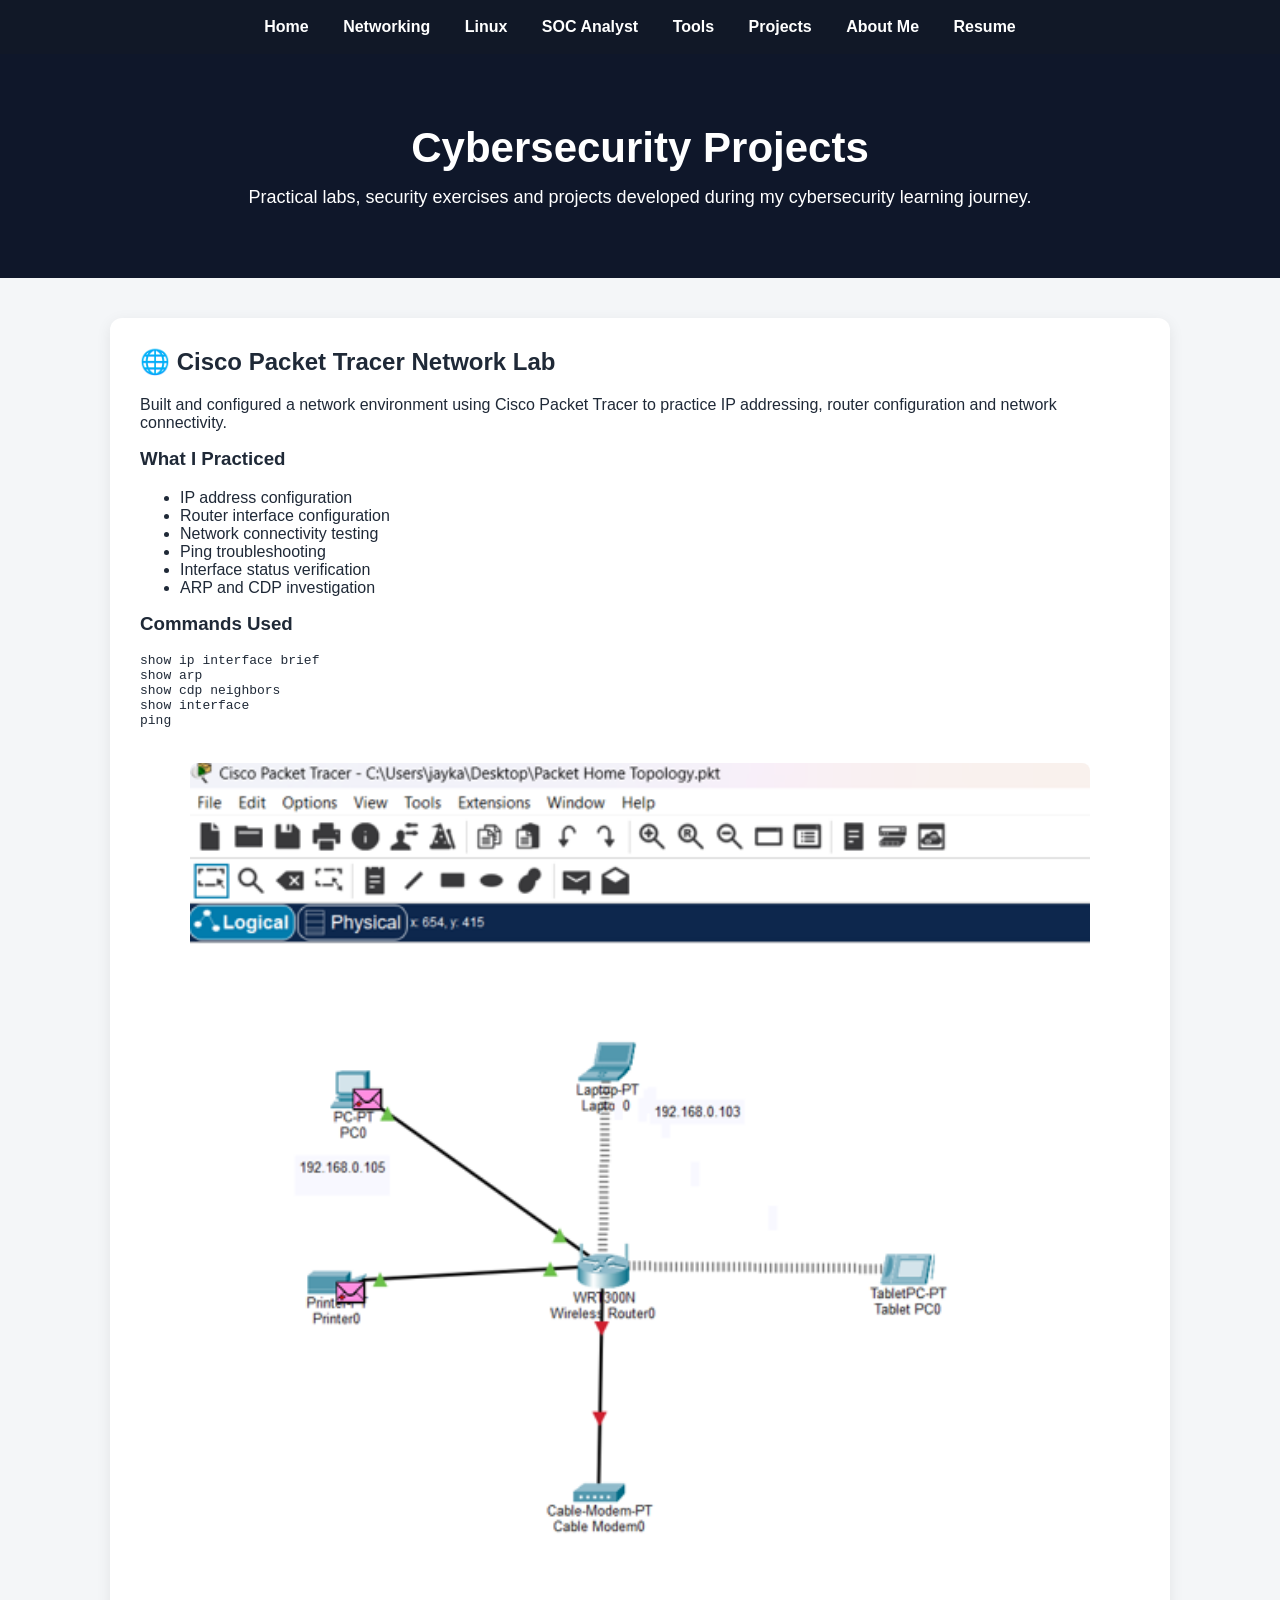
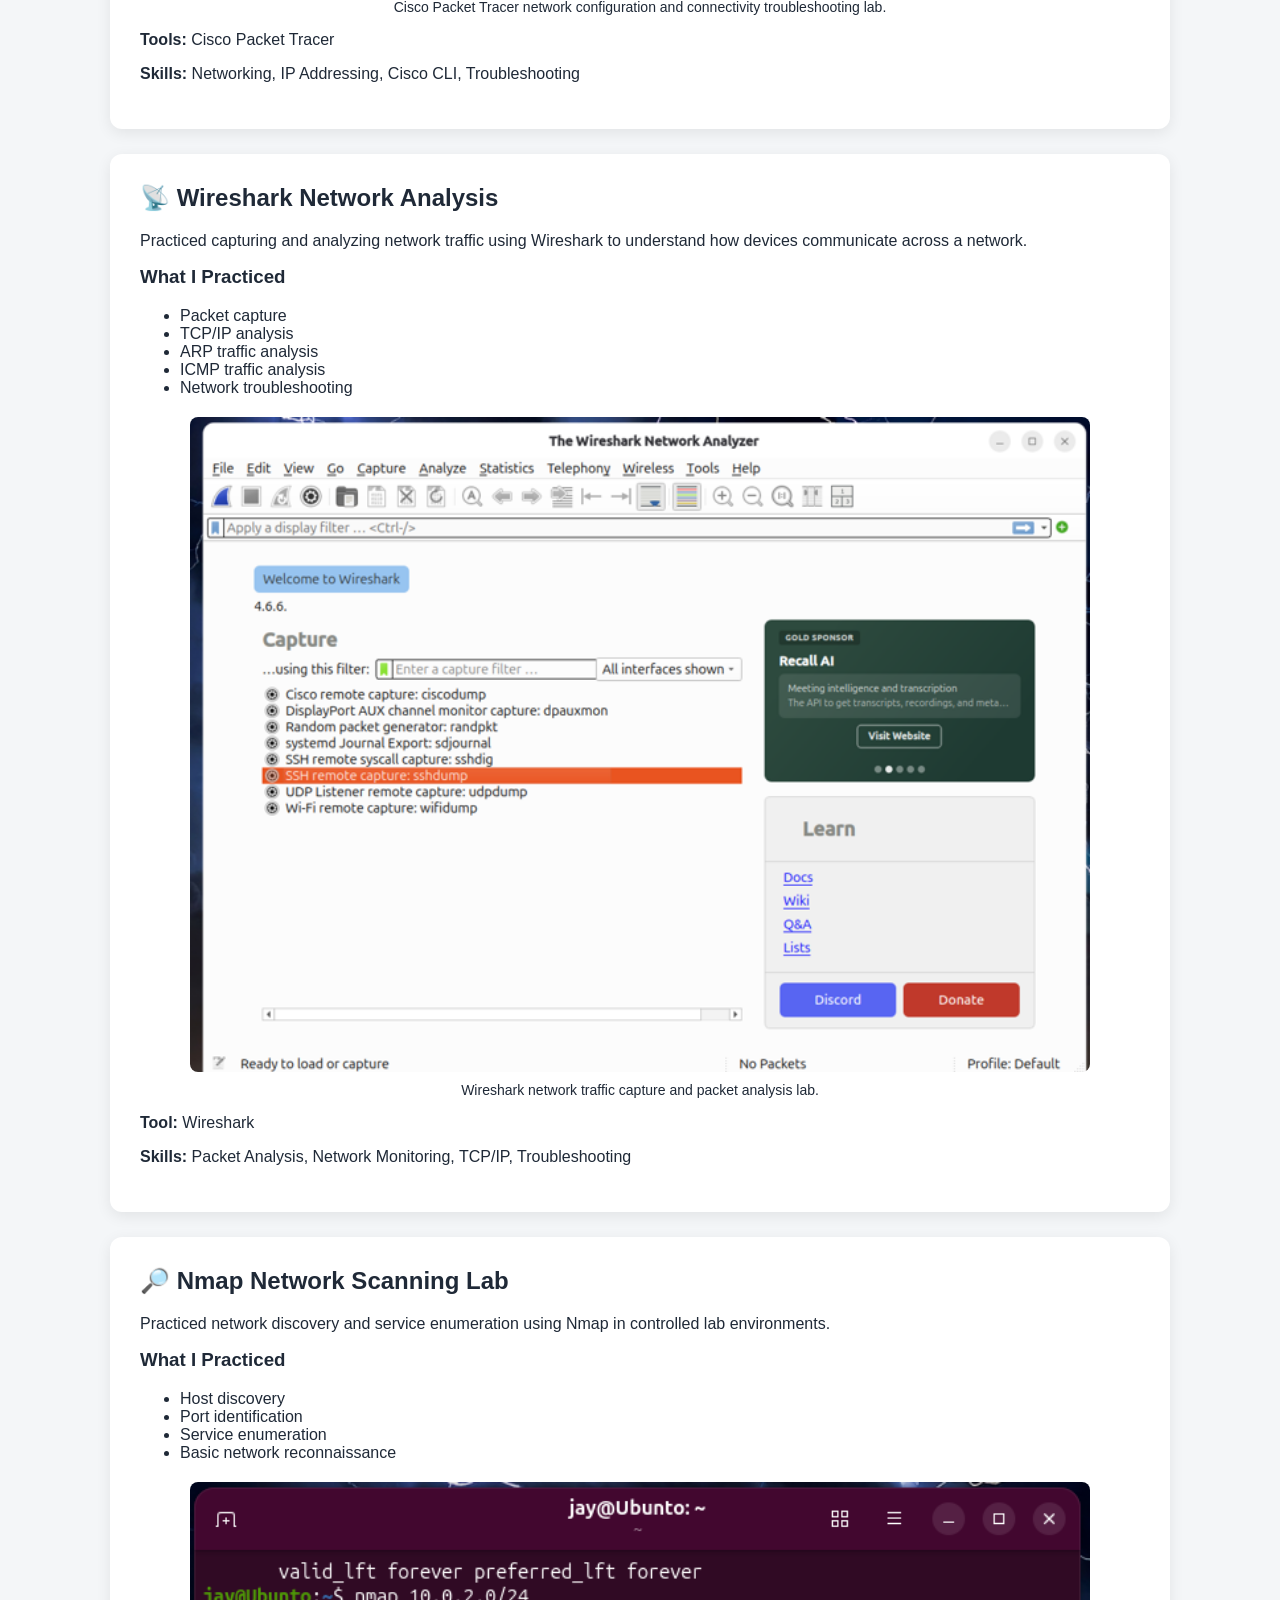
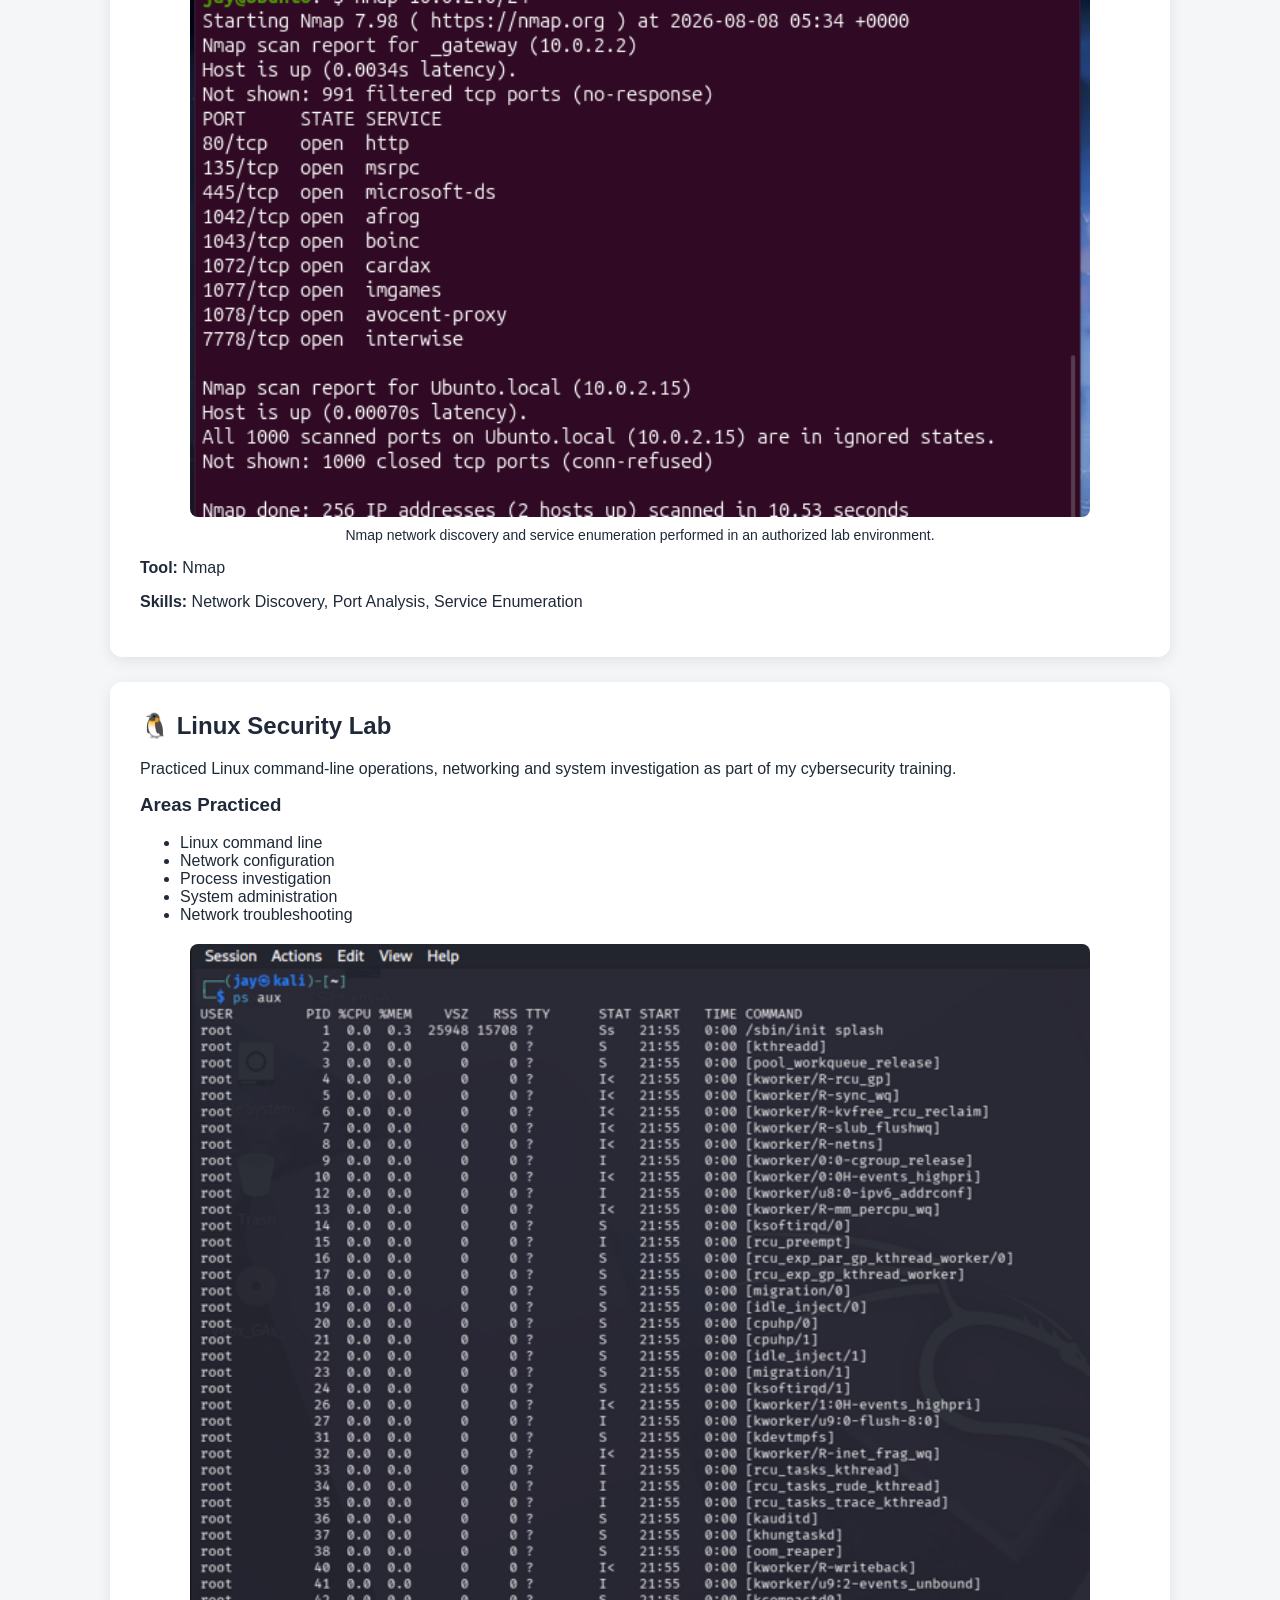
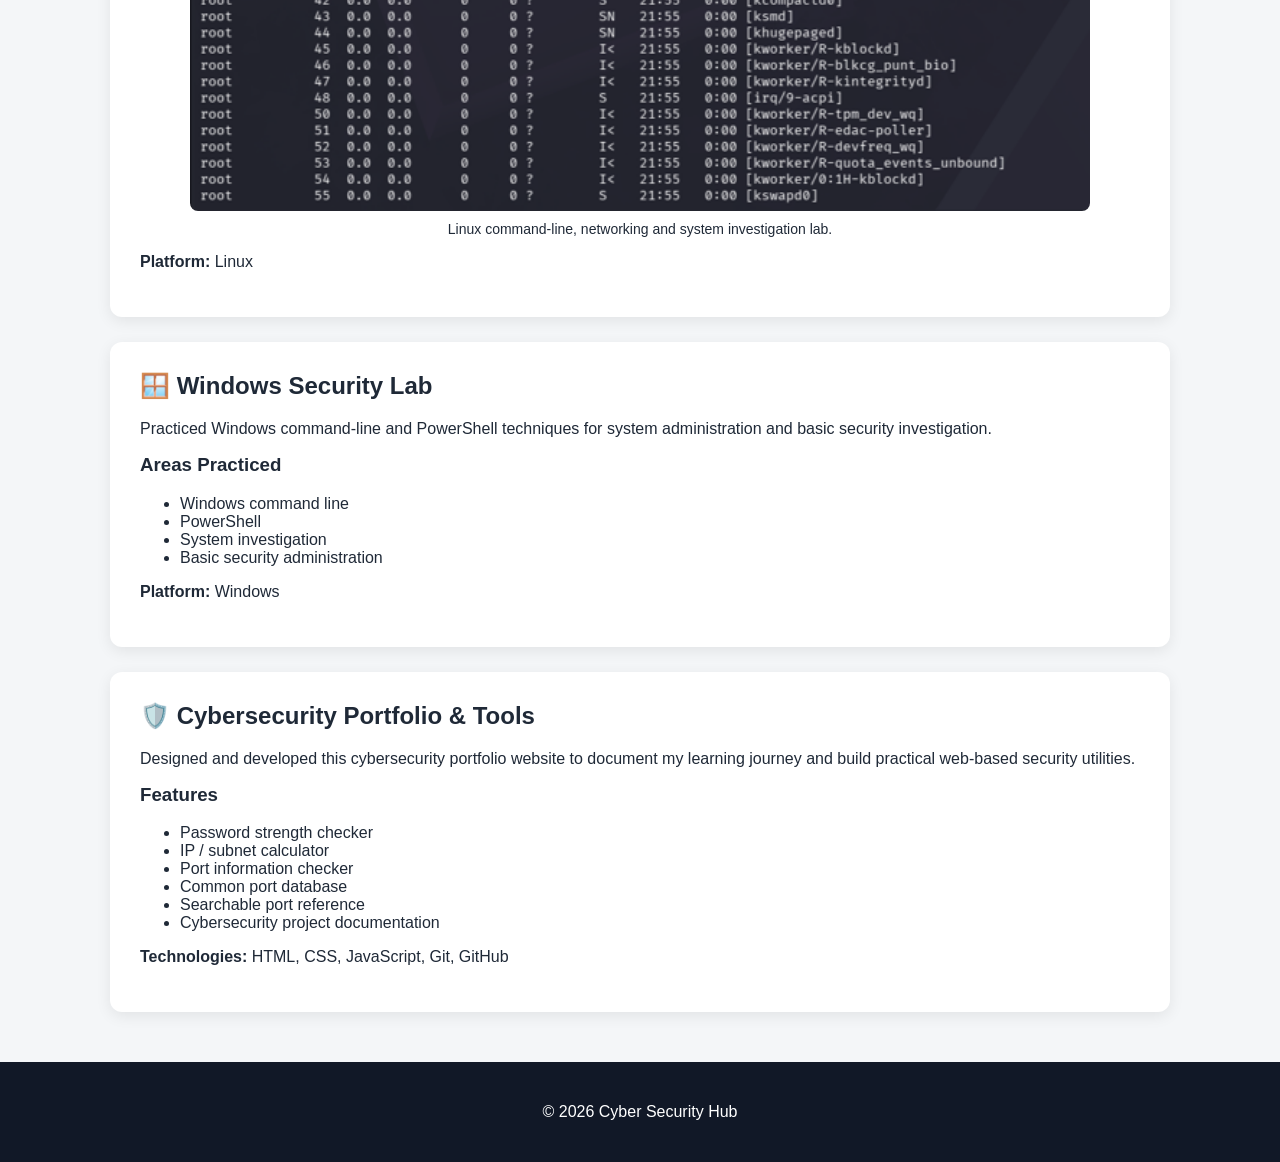
==== commit 55a3789e: "Add Linux project evidence" ====
--- a/projects.html
+++ b/projects.html
@@ -223,6 +223,20 @@
                 <li>Network troubleshooting</li>
             </ul>
 
+            <div class="project-image">
+
+    <img
+        src="images/linux.png"
+        alt="Linux cybersecurity lab"
+    >
+
+    <p>
+        Linux command-line, networking and
+        system investigation lab.
+    </p>
+
+</div>
+
             <p>
                 <strong>Platform:</strong>
                 Linux
